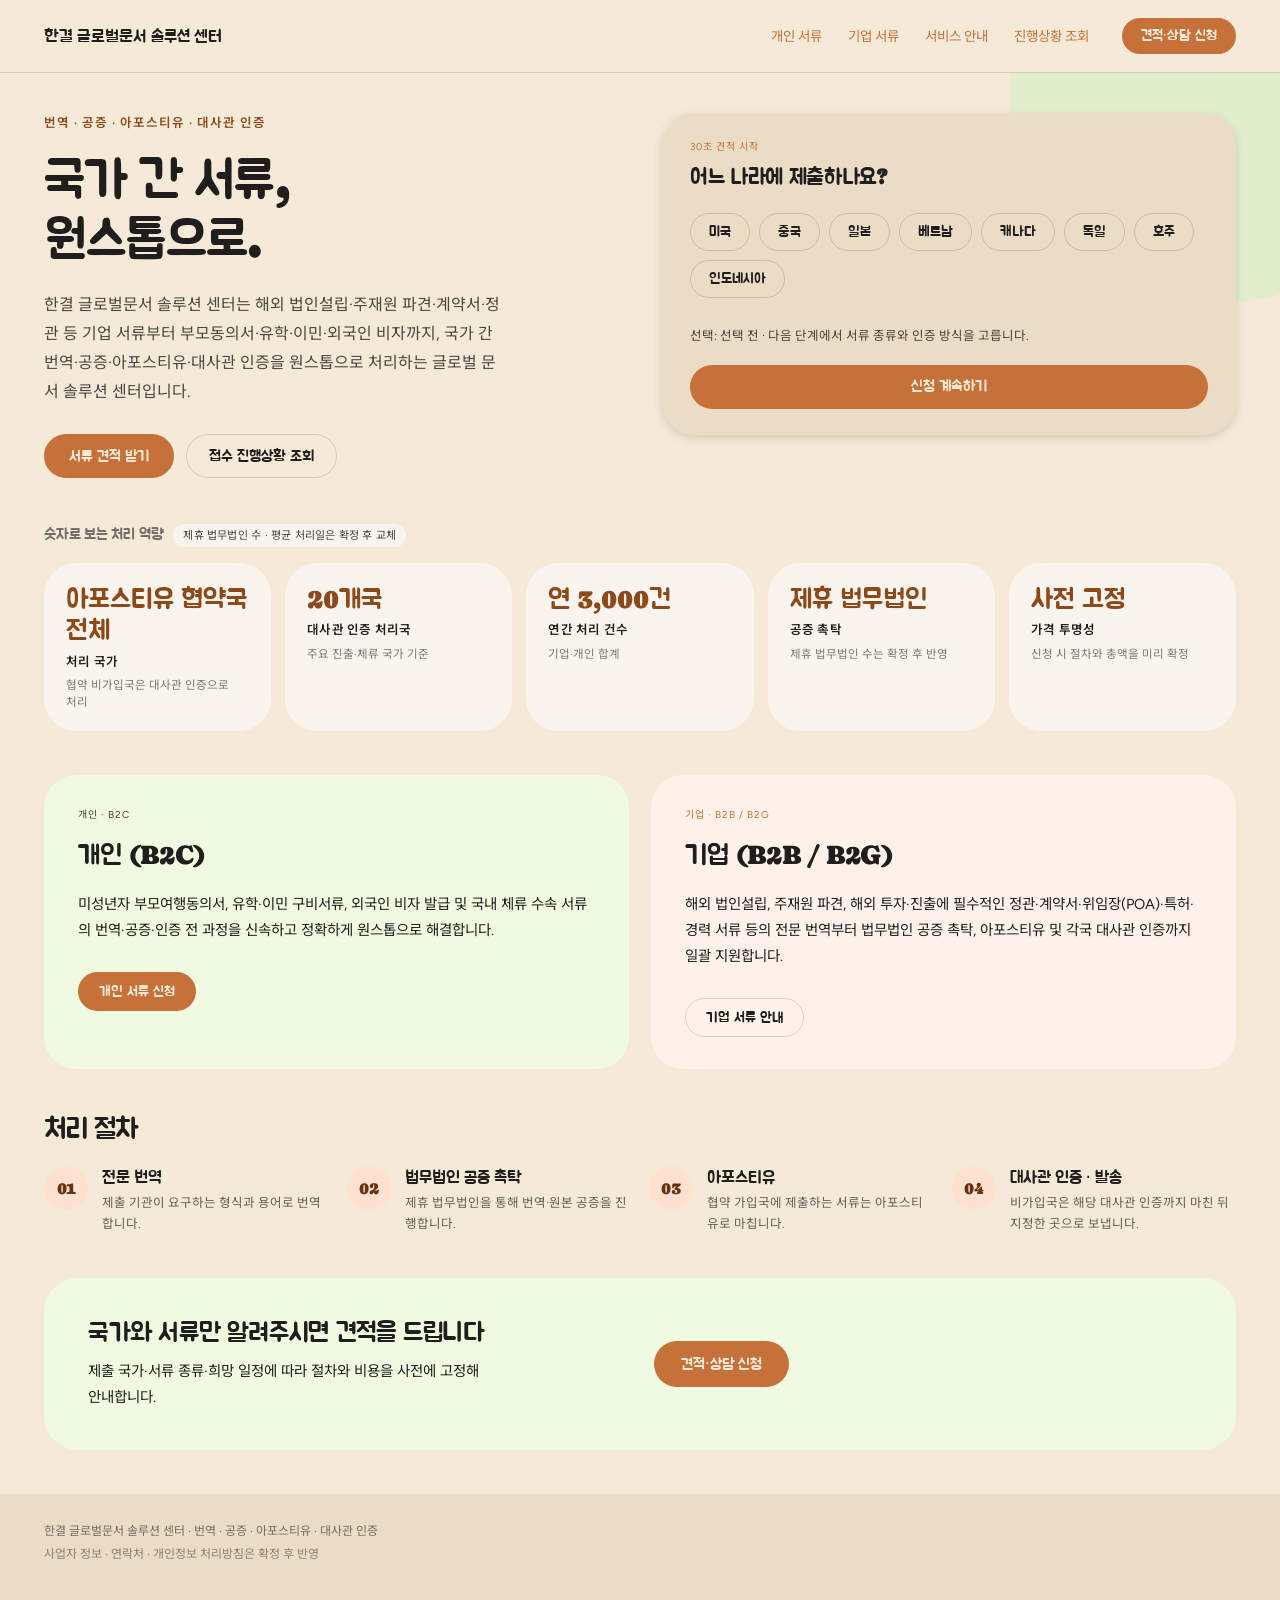
==== docs/index.html @ fd03b34e "chore: 사이트 폴더 web/ → docs/ (GitHub Pages 제약) GitHub Pages 의 "Deploy from a branch" 방식은 폴더를 저장소 루트 / " ====
<!DOCTYPE html>
<html lang="ko">
<head>
<meta charset="utf-8">
<meta name="viewport" content="width=device-width, initial-scale=1">
<title>한결 글로벌문서 솔루션 센터 — 번역 · 공증 · 아포스티유 · 대사관 인증</title>
<meta name="description" content="해외 법인설립·주재원 파견·계약서·정관 등 기업 서류부터 부모동의서·유학·이민·외국인 비자까지, 국가 간 번역·공증·아포스티유·대사관 인증을 원스톱으로 처리합니다.">
<!-- 프로토타입 단계 — 검색엔진 수집 차단. 비용 표가 자리표시이고 진행상황 조회가
     예시 데이터인 상태로 검색 결과에 노출되면 안 된다.
     실데이터로 전환하고 문구를 확정한 뒤 이 두 줄을 지운다. -->
<meta name="robots" content="noindex, nofollow">
<link rel="stylesheet" href="organic.css">
<link rel="stylesheet" href="https://fonts.googleapis.com/css2?family=Jua&family=Noto+Sans+KR:wght@400;500;700&display=swap">
<link rel="stylesheet" href="site.css">
</head>
<body>

<nav class="nav site-nav">
  <button type="button" class="nav-brand brand-btn" data-go="home">한결 글로벌문서 솔루션 센터</button>
  <div class="nav-links">
    <button type="button" class="btn btn-ghost nav-link" data-go="service">개인 서류</button>
    <button type="button" class="btn btn-ghost nav-link" data-go="service">기업 서류</button>
    <button type="button" class="btn btn-ghost nav-link" data-go="service">서비스 안내</button>
    <button type="button" class="btn btn-ghost nav-link" data-go="track">진행상황 조회</button>
  </div>
  <button type="button" class="btn btn-primary nav-cta" data-go="apply">견적·상담 신청</button>
</nav>

<main id="app"></main>

<footer class="site-footer">
  한결 글로벌문서 솔루션 센터 · 번역 · 공증 · 아포스티유 · 대사관 인증<br>
  <span class="footer-todo">사업자 정보 · 연락처 · 개인정보 처리방침은 확정 후 반영</span>
</footer>

<script src="config.js"></script>
<script src="app.js"></script>
</body>
</html>
---- docs/organic.css ----
/* Organic — design-system tokens and component classes. This file is the source of truth for the system's look; retune it here and see readme.md. */
@import url('https://fonts.googleapis.com/css2?family=Caprasimo:wght@400&family=Figtree:wght@400;600;700&display=swap');

:root {
  --color-bg: #f5ead8;
  --color-surface: #ebddc5;
  --color-text: #201e1d;
  --color-accent: #c67139;
  --color-accent-2: #7a8a5e;
  --color-divider: color-mix(in srgb, #201e1d 16%, transparent);

  /* Tonal ramps — generated in OKLCH on one shared lightness scale, so the
     same step of any role matches the others in visual value. */
  --color-neutral-100: #f9f4ed;
  --color-neutral-200: #eee7db;
  --color-neutral-300: #dcd3c4;
  --color-neutral-400: #c0b6a5;
  --color-neutral-500: #a19786;
  --color-neutral-600: #82796a;
  --color-neutral-700: #645c50;
  --color-neutral-800: #474238;
  --color-neutral-900: #2e2b25;

  --color-accent-100: #fff2eb;
  --color-accent-200: #ffe1d0;
  --color-accent-300: #ffc6a5;
  --color-accent-400: #f6a06b;
  --color-accent-500: #d67f48;
  --color-accent-600: #b2622d;
  --color-accent-700: #8c491a;
  --color-accent-800: #643312;
  --color-accent-900: #402310;

  --color-accent-2-100: #f0fae1;
  --color-accent-2-200: #e1eecc;
  --color-accent-2-300: #ccdbb2;
  --color-accent-2-400: #aebf92;
  --color-accent-2-500: #8fa073;
  --color-accent-2-600: #728157;
  --color-accent-2-700: #56633f;
  --color-accent-2-800: #3d472b;
  --color-accent-2-900: #272e1b;

  --font-heading: "Caprasimo", system-ui, sans-serif;
  --font-heading-weight: 400;
  --font-body: "Figtree", system-ui, sans-serif;

  --space-1: 4.4px;
  --space-2: 8.8px;
  --space-3: 13.2px;
  --space-4: 17.6px;
  --space-6: 26.4px;
  --space-8: 35.2px;

  --radius-sm: 8px;
  --radius-md: 16px;
  --radius-lg: 28px;

  /* Elevation — derived from the ground: soft ink-tinted shadows on a
     light theme, a hairline edge + ambient darkness on a dark one. */
  --shadow-sm: 0 1px 2px color-mix(in srgb, #2e2b25 14%, transparent);
  --shadow-md: 0 3px 10px color-mix(in srgb, #2e2b25 16%, transparent);
  --shadow-lg: 0 12px 32px color-mix(in srgb, #2e2b25 22%, transparent);
}

body {
  background: var(--color-bg);
  color: var(--color-text);
  font-family: var(--font-body);
}
h1, h2, h3, h4 { font-family: var(--font-heading); font-weight: var(--font-heading-weight); }

.washed{filter:saturate(0.6) contrast(0.85) brightness(1.1) opacity(0.94)}

/* ══════════════════════════════════════════════════════════════════════════
   Components — built with the tokens above. Plain CSS
   on plain HTML: no JavaScript, no build step. Each class is documented in
   readme.md and demonstrated in foundations/ and components/.
   ══════════════════════════════════════════════════════════════════════ */

*, *::before, *::after { box-sizing: border-box; }
body { margin: 0; font-size: 15px; line-height: 1.55; font-weight: 400; }
h1, h2, h3, h4, h5, h6 {
  font-family: var(--font-heading); font-weight: var(--font-heading-weight);
  line-height: 1.12; letter-spacing: -0.015em; margin: 0 0 var(--space-2);
}
h1 { font-size: 42px; }
h2 { font-size: 32px; }
h3 { font-size: 25px; }
h4 { font-size: 20px; }
h5 { font-size: 16px; }
h6 { font-size: 13px; }
h6 { letter-spacing: 0.08em; text-transform: uppercase; }
p { margin: 0 0 var(--space-3); }
a { color: var(--color-accent); text-underline-offset: 3px; }
img { display: block; max-width: 100%; }
figure { margin: 0; }
figcaption {
  font-size: 11px; margin-top: var(--space-1);
  color: color-mix(in srgb, var(--color-text) 55%, transparent);
}
.text-muted { color: color-mix(in srgb, var(--color-text) 55%, transparent); }
:focus { outline: none; }
:focus-visible { outline: 2px solid var(--color-accent); outline-offset: 2px; }
::selection { background: color-mix(in srgb, var(--color-accent) 30%, transparent); }

/* — rules — */
.hr {
  height: 1px; border: 0; margin: var(--space-4) 0;
  background: var(--color-divider);
}

/* — buttons — */
.btn {
  display: inline-flex; align-items: center; justify-content: center; gap: 6px;
  cursor: pointer; text-decoration: none;
  font-family: var(--font-heading); font-weight: var(--font-heading-weight);
  font-size: 14px; line-height: 1.2; color: var(--color-text); /* matches the .input's 14px —
     the pair sits side by side in sign-up rows */
  background: transparent; border: 1px solid transparent;
  padding: var(--space-2) calc(var(--space-3) * 1.2);
  border-radius: var(--radius-md);
}
.btn svg { display: block; }
.btn:disabled { opacity: 0.45; cursor: not-allowed; }
.btn-primary { background: var(--color-accent); color: var(--color-bg); }
.btn-primary:hover { background: var(--color-accent-600); }
.btn-primary:active { background: var(--color-accent-700); }
.btn-secondary { border-color: var(--color-divider); }
.btn-secondary:hover { background: color-mix(in srgb, var(--color-text) 7%, transparent); }
.btn-secondary:active { background: color-mix(in srgb, var(--color-text) 14%, transparent); }
.btn-ghost { color: var(--color-accent); padding-inline: var(--space-1); }
.btn-ghost:hover { background: color-mix(in srgb, var(--color-accent) 10%, transparent); }
.btn-ghost:active { background: color-mix(in srgb, var(--color-accent) 18%, transparent); }
.btn-icon { width: 36px; height: 36px; padding: 0; }
.btn-block { width: 100%; margin-top: var(--space-2); }

/* — forms — */
.field > label {
  display: block; font-size: 12px; margin-bottom: 5px;
  color: color-mix(in srgb, var(--color-text) 70%, transparent);
}
.input {
  width: 100%; min-height: 36px; padding: 6px 10px; font: inherit;
  font-size: 14px; color: var(--color-text); caret-color: var(--color-accent);
  background: var(--color-surface);
  border: 1px solid var(--color-divider); border-radius: var(--radius-md);
}
.input:hover { border-color: color-mix(in srgb, var(--color-text) 45%, transparent); }
.input:focus-visible { border-color: var(--color-accent); outline-offset: 0; }
textarea.input { min-height: 90px; resize: vertical; }
.radio { display: inline-flex; align-items: center; gap: 8px; cursor: pointer; font-size: 14px; }
.radio input, .seg-opt input {
  position: absolute; opacity: 0; width: 0; height: 0; pointer-events: none;
}
.radio .dot {
  width: 16px; height: 16px; flex: none; border-radius: 50%;
  border: 1.5px solid var(--color-divider);
}
.radio:hover .dot { border-color: var(--color-accent); }
.radio input:checked + .dot {
  border-color: var(--color-accent); background: var(--color-accent);
  box-shadow: inset 0 0 0 4px var(--color-bg);
}
.radio input:focus-visible + .dot { outline: 2px solid var(--color-accent); outline-offset: 2px; }
.seg {
  display: inline-flex; overflow: hidden;
  border: 1px solid var(--color-divider); border-radius: var(--radius-md);
}
.seg-opt {
  display: inline-flex; align-items: center; gap: 6px;
  padding: 7px 12px; font-size: 13px; cursor: pointer;
}
.seg-opt + .seg-opt { border-left: 1px solid var(--color-divider); }
.seg-opt:has(input:checked) { background: var(--color-accent); color: var(--color-bg); }
.seg-opt:not(:has(input:checked)):hover { background: color-mix(in srgb, var(--color-text) 7%, transparent); }
.seg-opt:has(input:focus-visible) { outline: 2px solid var(--color-accent); outline-offset: -2px; }

/* — cards — */
.card {
  display: flex; flex-direction: column; gap: var(--space-2);
  padding: var(--space-3); border-radius: var(--radius-md); background: var(--color-surface);
}
.card-kicker { font-size: 10px; letter-spacing: 0.1em; text-transform: uppercase; color: var(--color-accent); }
.card-title {
  font-family: var(--font-heading); font-weight: var(--font-heading-weight);
  font-size: 17px; line-height: 1.2;
}
.card-body { margin: 0; font-size: 13px; opacity: 0.8; flex: 1; }
.card-meta {
  display: flex; align-items: center; gap: 6px; font-size: 11px;
  color: color-mix(in srgb, var(--color-text) 50%, transparent);
}
.elev-sm { box-shadow: var(--shadow-sm); }
.elev-md { box-shadow: var(--shadow-md); }
.elev-lg { box-shadow: var(--shadow-lg); }

/* — tags — */
.tag {
  display: inline-flex; align-items: center; font-size: 11px;
  letter-spacing: 0.02em; padding: 3px 10px;
  border-radius: calc(var(--radius-md) * 0.75);
}
.tag-accent { background: var(--color-accent-100); color: var(--color-accent-800); }
.tag-accent-2 { background: var(--color-accent-2-100); color: var(--color-accent-2-800); }
.tag-neutral { background: var(--color-neutral-100); color: var(--color-neutral-800); }
.tag-outline { border: 1px solid var(--color-accent); color: var(--color-accent); }

/* — navigation — */
.nav {
  display: flex; align-items: center; gap: var(--space-4);
  padding: var(--space-3) var(--space-4);
  border-bottom: none;
}
.nav-brand {
  font-family: var(--font-heading); font-weight: var(--font-heading-weight);
  font-size: 18px; margin-right: auto;
}
.nav a { color: inherit; text-decoration: none; font-size: 14px; }
.nav a:hover, .nav a[aria-current='page'] { color: var(--color-accent); }

/* — tables — */
.table { width: 100%; border-collapse: collapse; font-size: 14px; }
.table th {
  text-align: left; font-size: 11px; letter-spacing: 0.08em; text-transform: uppercase;
  color: color-mix(in srgb, var(--color-text) 60%, transparent);
  padding: var(--space-2); border-bottom: 1px solid var(--color-divider);
}
.table td {
  padding: var(--space-2);
  border-bottom: 1px solid color-mix(in srgb, var(--color-text) 8%, transparent);
}
.table tbody tr:hover { background: color-mix(in srgb, var(--color-text) 4%, transparent); }

/* — dialog — */
.dialog-backdrop {
  position: fixed; inset: 0; display: grid; place-items: center;
  padding: var(--space-4);
  background: color-mix(in srgb, var(--color-neutral-900) 50%, transparent);
}
.dialog {
  width: min(440px, 100%); display: flex; flex-direction: column; gap: var(--space-3);
  padding: var(--space-4); border-radius: var(--radius-lg);
  background: var(--color-surface); box-shadow: var(--shadow-lg);
}
.dialog-title {
  font-family: var(--font-heading); font-weight: var(--font-heading-weight);
  font-size: 20px;
}
.dialog-body { font-size: 14px; opacity: 0.85; }
.dialog-actions { display: flex; justify-content: flex-end; gap: var(--space-2); margin-top: var(--space-2); }

/* — rounded frame: everything softens, small controls go pill — */
.card, .dialog { border-radius: calc(var(--radius-lg) * 1.15); }
.btn, .tag, .seg, .input { border-radius: 999px; }
.input { padding-inline: 14px; }
---- docs/site.css ----
/* 한결 글로벌문서 — Organic 디자인 시스템 위에 얹는 사이트 전용 스타일.
   색·간격은 시스템 토큰에서만 가져온다. */

:root {
  /* 한글 글리프가 없는 Caprasimo/Figtree 뒤에 Jua/Noto Sans KR 을 세운다.
     라틴 문자는 원래 폰트로, 한글은 뒤 폰트로 자동 폴백된다. */
  --font-heading: "Caprasimo", "Jua", system-ui, sans-serif;
  --font-body: "Figtree", "Noto Sans KR", system-ui, sans-serif;
}

body {
  margin: 0;
  background: var(--color-bg);
  color: var(--color-text);
  font-family: var(--font-body);
  text-wrap: pretty;
}

h1, h2, h3, h4 { font-family: var(--font-heading); font-weight: var(--font-heading-weight, 400); }

/* ── 레이아웃 ───────────────────────────────────────────────────────────── */
.sect { padding: 0 44px 44px; }
.sect-top { padding: 34px 44px 30px; }
.grid { display: grid; gap: 22px; grid-template-columns: repeat(auto-fit, minmax(300px, 1fr)); }
.muted   { color: color-mix(in srgb, var(--color-text) 70%, transparent); }
.muted-2 { color: color-mix(in srgb, var(--color-text) 60%, transparent); }
.lead { font-size: 16px; line-height: 1.8; max-width: 62ch; }

/* ── 상단 내비게이션 ────────────────────────────────────────────────────── */
.site-nav {
  padding: 18px 44px; gap: 22px; background: var(--color-bg);
  position: sticky; top: 0; z-index: 20;
  border-bottom: 1px solid var(--color-divider);
  flex-wrap: wrap;
}
.brand-btn {
  font-size: 17px; line-height: 1.2; max-width: 22ch; margin-right: auto;
  text-align: left; background: transparent; border: 0; padding: 0;
  cursor: pointer; color: inherit;
}
.nav-links { display: flex; gap: 4px; flex-wrap: wrap; }
.nav-link { font-family: var(--font-body); font-size: 13.5px; padding: 6px 10px; }
.nav-cta  { font-size: 13.5px; padding: 9px 18px; }

/* ── 히어로 ─────────────────────────────────────────────────────────────── */
.hero { position: relative; overflow: hidden; padding: 40px 44px 46px; }
.hero-blob {
  position: absolute; right: -150px; top: -190px; width: 420px; height: 420px;
  border-radius: 50%; background: var(--color-accent-2-200); pointer-events: none;
}
.hero-inner {
  position: relative; display: grid; gap: 44px; align-items: start;
  grid-template-columns: repeat(auto-fit, minmax(320px, 1fr));
}
.kicker {
  display: block; font-size: 12.5px; font-weight: 600; letter-spacing: .08em;
  color: var(--color-accent-700); margin-bottom: 16px;
}
.hero h1 { font-size: 52px; line-height: 1.16; margin: 0; }
.hero p  { font-size: 16px; line-height: 1.8; margin: 22px 0 0; max-width: 46ch;
           color: color-mix(in srgb, var(--color-text) 80%, transparent); }
.btn-row { display: flex; gap: 12px; margin-top: 28px; flex-wrap: wrap; }

/* ── 칩(선택 버튼) ──────────────────────────────────────────────────────── */
.chips { display: flex; flex-wrap: wrap; gap: 9px; }
.chip  { font-size: 13.5px; padding: 10px 18px; }

/* ── 신뢰 수치 ──────────────────────────────────────────────────────────── */
.trust-grid { display: grid; gap: 14px; grid-template-columns: repeat(auto-fit, minmax(180px, 1fr)); }
.trust-num { font-family: var(--font-heading); font-size: 27px; line-height: 1.15; color: var(--color-accent-700); }
.trust-label { font-size: 12.5px; font-weight: 600; letter-spacing: .02em; }
.trust-note { font-size: 11.5px; line-height: 1.5; color: color-mix(in srgb, var(--color-text) 58%, transparent); }

/* ── 처리 절차 ──────────────────────────────────────────────────────────── */
.steps { display: grid; gap: 18px; grid-template-columns: repeat(auto-fit, minmax(210px, 1fr)); }
.step { display: flex; gap: 14px; align-items: flex-start; }
.step-no {
  flex: none; width: 44px; height: 44px; border-radius: 50%;
  background: var(--color-accent-200); color: var(--color-accent-800);
  font-family: var(--font-heading); font-size: 17px; display: grid; place-items: center;
}
.step-title { display: block; font-family: var(--font-heading); font-size: 17px; line-height: 1.3; }
.step-body { display: block; font-size: 12.5px; line-height: 1.65; margin-top: 5px;
             color: color-mix(in srgb, var(--color-text) 68%, transparent); }

/* ── 하단 CTA ───────────────────────────────────────────────────────────── */
.cta-band {
  background: var(--color-accent-2-100); border-radius: 34px; padding: 40px 44px;
  display: grid; gap: 28px; align-items: center;
  grid-template-columns: repeat(auto-fit, minmax(280px, 1fr));
}

/* ── 신청 폼 ────────────────────────────────────────────────────────────── */
.two-col { display: grid; gap: 32px; align-items: start;
           grid-template-columns: repeat(auto-fit, minmax(300px, 1fr)); }
.summary-row { display: flex; justify-content: space-between; gap: 12px; font-size: 13.5px; }
.summary-key { color: color-mix(in srgb, var(--color-text) 60%, transparent); }
.summary-val { font-weight: 600; }
.field-grid { display: grid; gap: 14px; grid-template-columns: repeat(auto-fit, minmax(200px, 1fr)); }
.apply-summary { position: sticky; top: 92px; }
.req { color: var(--color-accent-700); }

/* 제출 결과 */
.ok-mark {
  width: 52px; height: 52px; border-radius: 50%; background: var(--color-accent-2-300);
  display: grid; place-items: center; font-family: var(--font-heading);
  font-size: 22px; color: var(--color-accent-2-900);
}
.order-pill {
  display: flex; align-items: center; gap: 12px; margin-top: 20px;
  padding: 16px 20px; background: var(--color-bg); border-radius: 999px; flex-wrap: wrap;
}
.order-no { font-family: var(--font-heading); font-size: 19px; letter-spacing: .04em; }

/* 오류 · 안내 배너 */
.banner {
  border-radius: var(--radius-md); padding: 14px 18px; font-size: 13.5px; line-height: 1.65;
  margin: 0 0 20px;
}
.banner-error { background: var(--color-accent-200); color: var(--color-accent-900); }
.banner-warn  { background: var(--color-neutral-200); color: var(--color-neutral-800); }
.banner-title { font-weight: 700; display: block; margin-bottom: 3px; }
.banner code { font-family: ui-monospace, Menlo, monospace; font-size: 12.5px; }

/* ── 진행상황 조회 ──────────────────────────────────────────────────────── */
.track-row { display: flex; gap: 12px; align-items: center; max-width: 520px; flex-wrap: wrap; }
.track-input { flex: 1; min-width: 220px; min-height: 44px; }
.timeline { display: grid; gap: 16px; grid-template-columns: repeat(auto-fit, minmax(150px, 1fr)); margin-top: 26px; }
.tl-item { display: flex; flex-direction: column; gap: 10px; }
.tl-bar { height: 6px; border-radius: 999px; background: var(--color-neutral-300); }
.tl-label { font-family: var(--font-heading); font-size: 15.5px; line-height: 1.3; }
.tl-when { font-size: 12px; color: color-mix(in srgb, var(--color-text) 60%, transparent); }

/* ── 푸터 ───────────────────────────────────────────────────────────────── */
.site-footer {
  padding: 26px 44px 34px; font-size: 12px; line-height: 1.9;
  color: color-mix(in srgb, var(--color-text) 58%, transparent);
  background: var(--color-surface);
}
.footer-todo { opacity: .8; }

.table-scroll { overflow-x: auto; }

/* ── 모바일 ─────────────────────────────────────────────────────────────── */
@media (max-width: 720px) {
  .site-nav { padding: 14px 18px; gap: 10px; position: static; }
  .brand-btn { font-size: 15.5px; max-width: none; width: 100%; margin-right: 0; }
  .nav-links { order: 3; width: 100%; }
  .nav-link { padding: 6px 8px; font-size: 13px; }
  .nav-cta { font-size: 13px; padding: 8px 14px; }
  .hero { padding: 24px 18px 32px; }
  .hero h1 { font-size: 34px; }
  .hero p { font-size: 14.5px; }
  .hero-blob { right: -170px; top: -230px; }
  .sect { padding: 0 18px 32px; }
  .sect-top { padding: 24px 18px 22px; }
  .sect-top h1 { font-size: 30px; }
  .lead { font-size: 14.5px; }
  .cta-band { padding: 28px 24px; border-radius: 26px; }
  .apply-summary { position: static; }
  .site-footer { padding: 22px 18px 28px; }
}
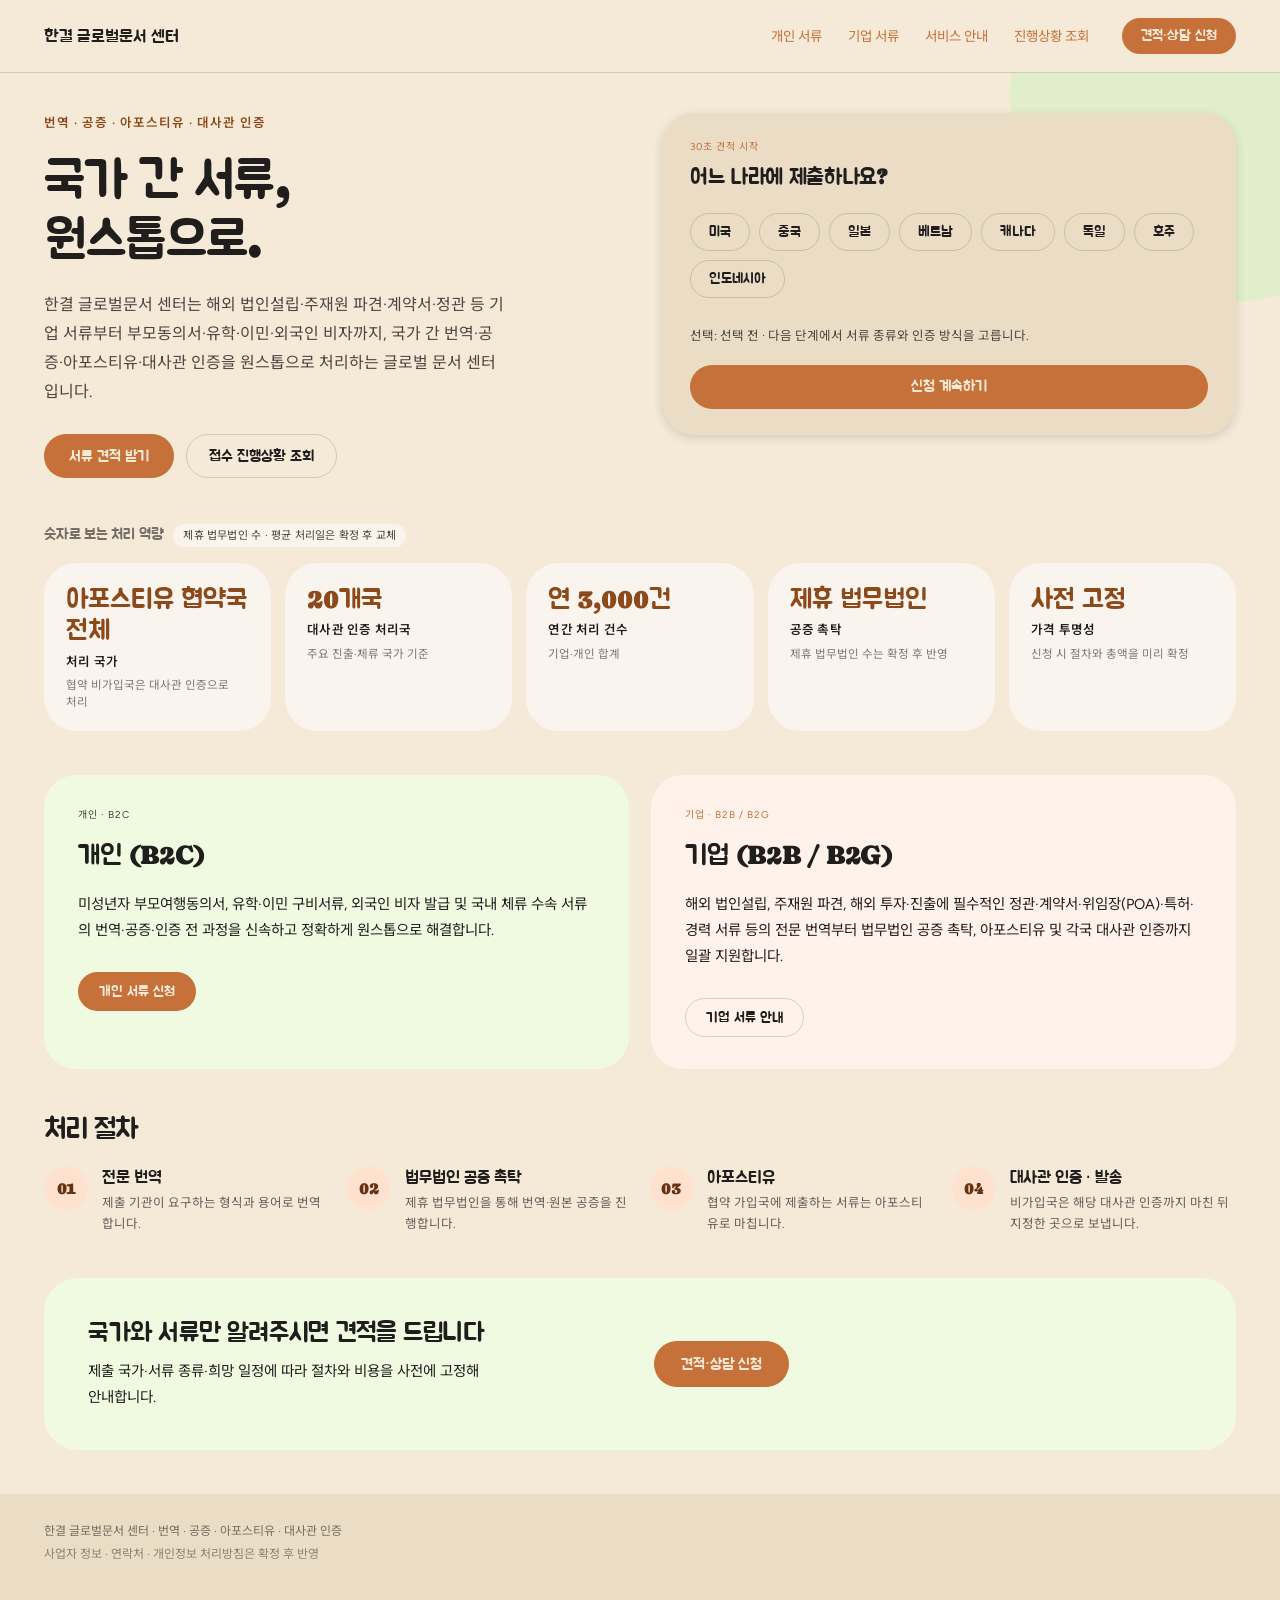
==== commit 0c5d4007: "copy: 서비스명 "한결 글로벌문서 솔루션 센터" → "한결 글로벌문서 센터" 브라우저 탭 제목, 상단 로고, 푸터, 소개문 총 6곳. 소개문 끝의 "글로벌 문서 솔루션 센터입니" ====
--- a/docs/index.html
+++ b/docs/index.html
@@ -3,7 +3,7 @@
 <head>
 <meta charset="utf-8">
 <meta name="viewport" content="width=device-width, initial-scale=1">
-<title>한결 글로벌문서 솔루션 센터 — 번역 · 공증 · 아포스티유 · 대사관 인증</title>
+<title>한결 글로벌문서 센터 — 번역 · 공증 · 아포스티유 · 대사관 인증</title>
 <meta name="description" content="해외 법인설립·주재원 파견·계약서·정관 등 기업 서류부터 부모동의서·유학·이민·외국인 비자까지, 국가 간 번역·공증·아포스티유·대사관 인증을 원스톱으로 처리합니다.">
 <!-- 프로토타입 단계 — 검색엔진 수집 차단. 비용 표가 자리표시이고 진행상황 조회가
      예시 데이터인 상태로 검색 결과에 노출되면 안 된다.
@@ -16,7 +16,7 @@
 <body>
 
 <nav class="nav site-nav">
-  <button type="button" class="nav-brand brand-btn" data-go="home">한결 글로벌문서 솔루션 센터</button>
+  <button type="button" class="nav-brand brand-btn" data-go="home">한결 글로벌문서 센터</button>
   <div class="nav-links">
     <button type="button" class="btn btn-ghost nav-link" data-go="service">개인 서류</button>
     <button type="button" class="btn btn-ghost nav-link" data-go="service">기업 서류</button>
@@ -29,7 +29,7 @@
 <main id="app"></main>
 
 <footer class="site-footer">
-  한결 글로벌문서 솔루션 센터 · 번역 · 공증 · 아포스티유 · 대사관 인증<br>
+  한결 글로벌문서 센터 · 번역 · 공증 · 아포스티유 · 대사관 인증<br>
   <span class="footer-todo">사업자 정보 · 연락처 · 개인정보 처리방침은 확정 후 반영</span>
 </footer>
 
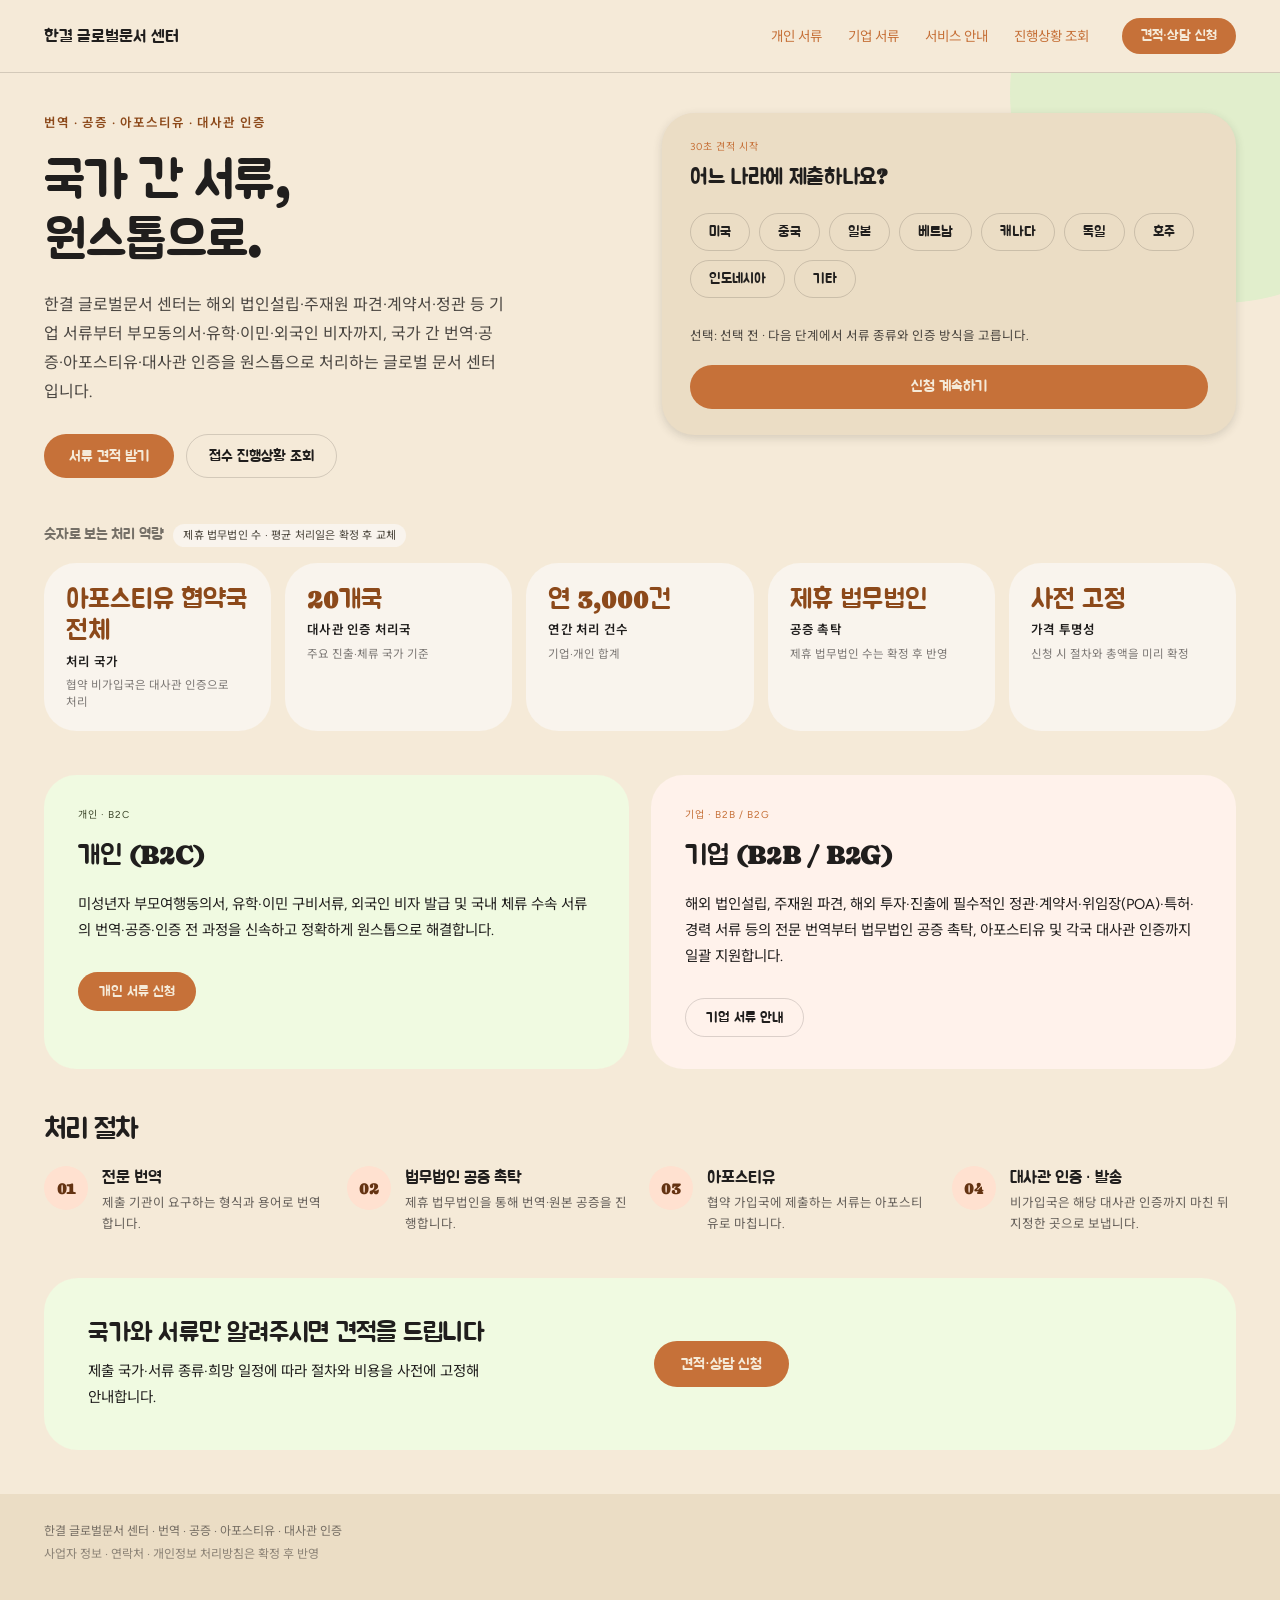
==== commit 03baaa04: "feat: 메인 화면에 카카오톡 채널·오픈채팅 버튼 히어로, 하단 CTA 밴드, 오른쪽 아래 고정 자리 세 곳에 붙인다. 채널과 오픈채팅 둘 다 지원한다 — 정식 문의는 채널로 받" ====
--- a/docs/index.html
+++ b/docs/index.html
@@ -33,6 +33,9 @@
   <span class="footer-todo">사업자 정보 · 연락처 · 개인정보 처리방침은 확정 후 반영</span>
 </footer>
 
+<!-- 카카오톡 상담 버튼(오른쪽 아래 고정). config.js 에 주소가 없으면 비어 있다. -->
+<div class="kakao-float" id="kakao-float"></div>
+
 <script src="config.js"></script>
 <script src="app.js"></script>
 </body>
--- a/docs/site.css
+++ b/docs/site.css
@@ -160,3 +160,44 @@
   .apply-summary { position: static; }
   .site-footer { padding: 22px 18px 28px; }
 }
+
+/* ── 카카오톡 버튼 ──────────────────────────────────────────────────────────
+   카카오 노란색은 디자인 시스템 토큰이 아니지만 그대로 쓴다. 사람들이 이 색으로
+   상담 버튼을 찾기 때문에, 팔레트에 맞춰 색을 바꾸면 오히려 눈에 안 띈다.
+   모양(둥근 필, 간격, 폰트)만 시스템에 맞춘다. */
+.btn-kakao {
+  background: #fee500;
+  color: #191600;
+  border: 0;
+  font-weight: 700;
+  display: inline-flex;
+  align-items: center;
+  gap: 8px;
+}
+.btn-kakao:hover { background: #f5dc00; color: #191600; }
+.btn-kakao svg { flex: none; }
+
+/* 화면 오른쪽 아래 고정 버튼 — 어느 화면에서나 바로 문의할 수 있게 */
+.kakao-float {
+  position: fixed; right: 20px; bottom: 20px; z-index: 40;
+  display: flex; flex-direction: column; gap: 10px; align-items: flex-end;
+}
+.kakao-float .btn-kakao {
+  box-shadow: 0 6px 20px rgba(46, 43, 37, .28);
+  font-size: 14px; padding: 12px 20px;
+}
+.kakao-float .btn-kakao.sub {
+  background: var(--color-surface);
+  color: var(--color-text);
+  box-shadow: 0 4px 14px rgba(46, 43, 37, .2);
+}
+.kakao-float .btn-kakao.sub:hover { background: var(--color-neutral-200); }
+
+.kakao-row { display: flex; gap: 12px; flex-wrap: wrap; }
+
+@media (max-width: 720px) {
+  .kakao-float { right: 14px; bottom: 14px; gap: 8px; }
+  /* 좁은 화면에서는 글자를 빼고 아이콘만 남겨 본문을 덜 가린다 */
+  .kakao-float .btn-kakao { padding: 14px; font-size: 0; gap: 0; }
+  .kakao-float .btn-kakao svg { width: 22px; height: 22px; }
+}
